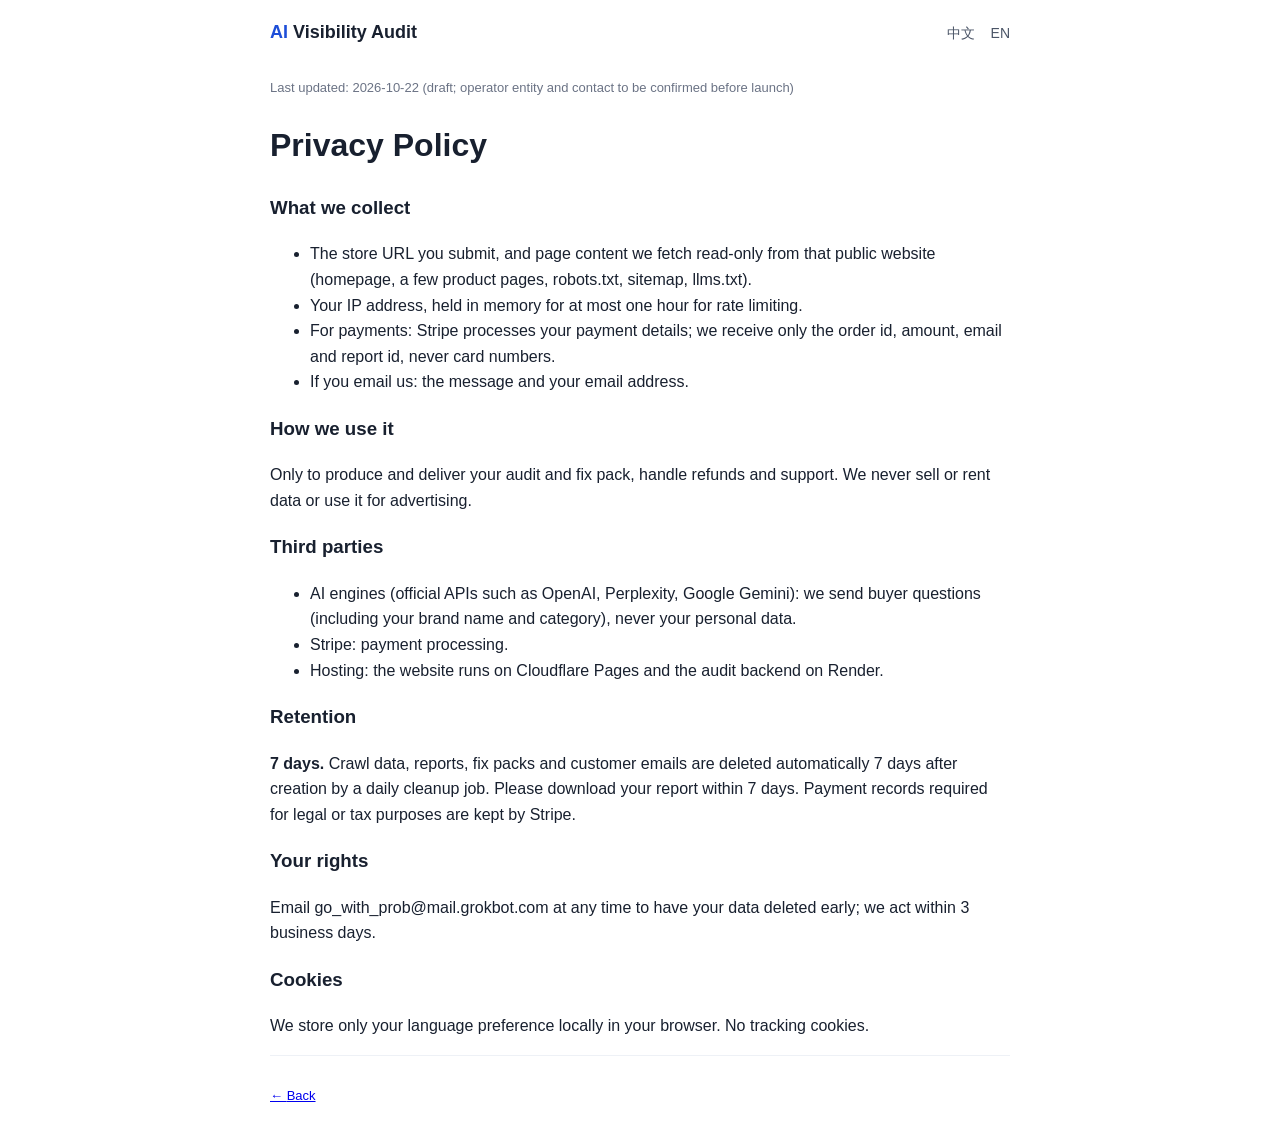
==== landing/privacy.html @ b905d0e0 "Initial public release" ====
<!doctype html>
<html lang="zh-CN"><head><meta charset="utf-8"><meta name="viewport" content="width=device-width,initial-scale=1">
<title>隐私政策 / Privacy Policy · AI 可见度体检</title><link rel="stylesheet" href="style.css">
<script src="config.js"></script><script src="i18n.js"></script></head>
<body class="lang-zh"><div class="wrap" style="max-width:780px">
<header><div class="logo"><a href="index.html" style="color:inherit;text-decoration:none"><b>AI</b> <span class="zh">可见度体检</span><span class="en">Visibility Audit</span></a></div>
<nav><a href="#" onclick="setLang('zh');return false">中文</a><a href="#" onclick="setLang('en');return false">EN</a></nav></header>
<p class="small"><span class="zh">最后更新：2026-10-22（草稿，上线前需确认运营主体和联系方式）</span><span class="en">Last updated: 2026-10-22 (draft; operator entity and contact to be confirmed before launch)</span></p>

<div class="zh">
<h1>隐私政策</h1>
<h3>我们收集什么</h3>
<ul><li>你提交的店铺网址，以及我们从该公开网站只读抓取到的页面内容（首页、少量商品页、robots.txt、sitemap、llms.txt）。</li>
<li>为限流而临时记录的 IP 地址（只保存在内存中，最多 1 小时）。</li>
<li>付款时：Stripe 处理你的支付信息，我们只收到订单号、金额、邮箱和报告 ID，不接触银行卡号。</li>
<li>如果你给我们发邮件：邮件内容和邮箱地址。</li></ul>
<h3>我们怎么用</h3>
<p>只用于生成你的体检报告和修复包、交付报告、处理退款和客服。不出售、不出租，也不用于广告。</p>
<h3>第三方</h3>
<ul><li>AI 引擎（官方 API，如 OpenAI、Perplexity、Google Gemini）：我们只发送买家问题（含你的品牌名和品类），不发送你的个人信息。</li>
<li>Stripe：支付处理。</li>
<li>托管：网站在 Cloudflare Pages，体检后端在 Render（美国/新加坡机房）。</li></ul>
<h3>保存多久</h3>
<p><b>7 天。</b>抓取数据、报告、修复包和客户邮件在生成后 7 天自动删除（每日自动清理任务）。请在 7 天内下载你的报告。法律或税务要求保存的付款记录由 Stripe 保存。</p>
<h3>你的权利</h3>
<p>你可以随时发邮件到 <span data-text="CONTACT_EMAIL"></span> 要求提前删除你的数据，我们会在 3 个工作日内处理。</p>
<h3>Cookie</h3>
<p>本站只在浏览器本地保存语言偏好，不使用跟踪 Cookie。</p>
</div>

<div class="en">
<h1>Privacy Policy</h1>
<h3>What we collect</h3>
<ul><li>The store URL you submit, and page content we fetch read-only from that public website (homepage, a few product pages, robots.txt, sitemap, llms.txt).</li>
<li>Your IP address, held in memory for at most one hour for rate limiting.</li>
<li>For payments: Stripe processes your payment details; we receive only the order id, amount, email and report id, never card numbers.</li>
<li>If you email us: the message and your email address.</li></ul>
<h3>How we use it</h3>
<p>Only to produce and deliver your audit and fix pack, handle refunds and support. We never sell or rent data or use it for advertising.</p>
<h3>Third parties</h3>
<ul><li>AI engines (official APIs such as OpenAI, Perplexity, Google Gemini): we send buyer questions (including your brand name and category), never your personal data.</li>
<li>Stripe: payment processing.</li>
<li>Hosting: the website runs on Cloudflare Pages and the audit backend on Render.</li></ul>
<h3>Retention</h3>
<p><b>7 days.</b> Crawl data, reports, fix packs and customer emails are deleted automatically 7 days after creation by a daily cleanup job. Please download your report within 7 days. Payment records required for legal or tax purposes are kept by Stripe.</p>
<h3>Your rights</h3>
<p>Email <span data-text="CONTACT_EMAIL"></span> at any time to have your data deleted early; we act within 3 business days.</p>
<h3>Cookies</h3>
<p>We store only your language preference locally in your browser. No tracking cookies.</p>
</div>
<footer><a href="index.html">← <span class="zh">返回首页</span><span class="en">Back</span></a></footer>
</div></body></html>
---- landing/style.css ----
*{box-sizing:border-box}body{margin:0;font-family:-apple-system,BlinkMacSystemFont,"Segoe UI","PingFang SC","Noto Sans CJK SC","Microsoft YaHei",sans-serif;color:#18202f;line-height:1.6;background:#fff}
.wrap{max-width:1040px;margin:0 auto;padding:0 20px}header{display:flex;justify-content:space-between;align-items:center;padding:18px 0}
.logo{font-weight:800;font-size:18px}.logo b{color:#1d4ed8}nav a{margin-left:16px;color:#4b5567;text-decoration:none;font-size:14px}
.hero{padding:56px 0 40px;text-align:center}.hero h1{font-size:40px;line-height:1.2;margin:0 0 14px}.hero p{font-size:18px;color:#4b5567;max-width:720px;margin:0 auto 26px}
form.check{display:flex;gap:8px;max-width:620px;margin:0 auto}form.check input{flex:1;padding:14px 16px;font-size:16px;border:2px solid #d6dce8;border-radius:10px}
.btn{background:#1d4ed8;color:#fff;border:0;padding:14px 22px;font-size:16px;font-weight:700;border-radius:10px;cursor:pointer;text-decoration:none;display:inline-block}
.btn.alt{background:#fff;color:#1d4ed8;border:2px solid #1d4ed8}.small{font-size:13px;color:#6b7385}
#result{max-width:620px;margin:18px auto 0;text-align:left;display:none}.card{border:1px solid #e3e8f0;border-radius:12px;padding:20px;background:#f8fafd}
section{padding:44px 0;border-top:1px solid #eef1f6}h2{font-size:26px;margin:0 0 18px;text-align:center}
.grid{display:grid;grid-template-columns:repeat(auto-fit,minmax(220px,1fr));gap:16px}.grid .card h3{margin:0 0 6px;font-size:16px}
.price{display:grid;grid-template-columns:repeat(auto-fit,minmax(280px,1fr));gap:18px;max-width:760px;margin:0 auto}
.price .card.hl{border:2px solid #1d4ed8;background:#fff}.amount{font-size:40px;font-weight:800}.amount small{font-size:16px;color:#6b7385;font-weight:500}
ul.ticks{padding-left:0;list-style:none}ul.ticks li:before{content:"✓ ";color:#2e7d32;font-weight:700}
details{border-bottom:1px solid #eef1f6;padding:12px 0}summary{font-weight:600;cursor:pointer}
footer{padding:30px 0;color:#6b7385;font-size:13px;border-top:1px solid #eef1f6}
body.lang-zh .en{display:none}body.lang-en .zh{display:none}
@media(max-width:600px){.hero h1{font-size:28px}form.check{flex-direction:column}}
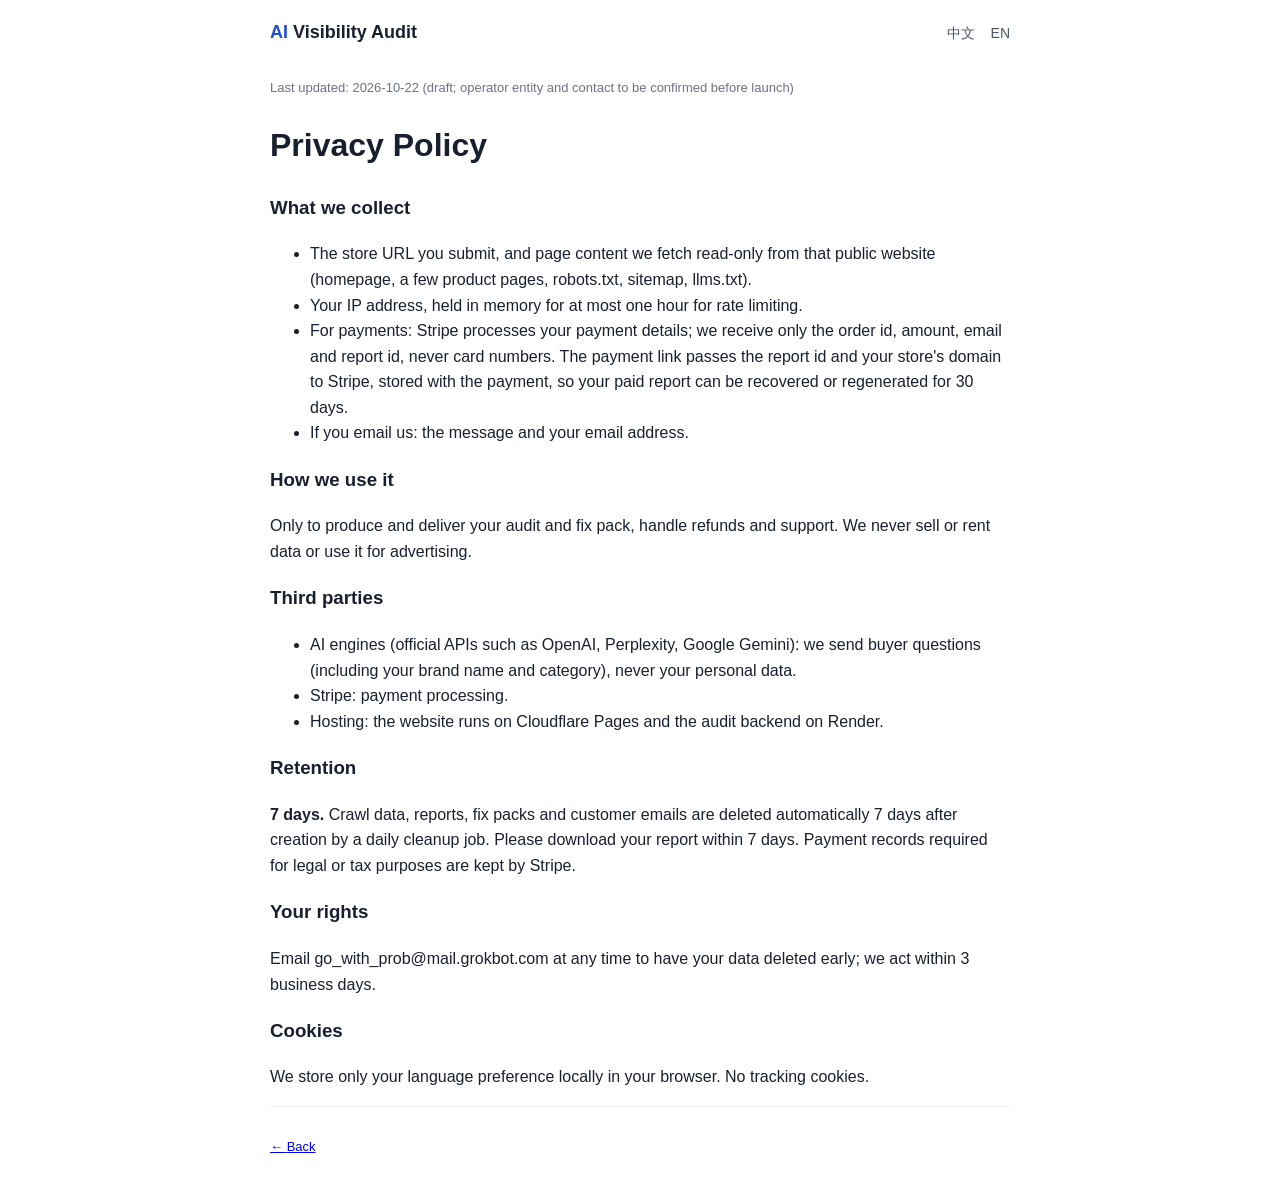
==== commit 0be7c959: "Recover paid orders after a wiped disk (Stripe session + signed admin links)" ====
--- a/landing/privacy.html
+++ b/landing/privacy.html
@@ -12,7 +12,7 @@
 <h3>我们收集什么</h3>
 <ul><li>你提交的店铺网址，以及我们从该公开网站只读抓取到的页面内容（首页、少量商品页、robots.txt、sitemap、llms.txt）。</li>
 <li>为限流而临时记录的 IP 地址（只保存在内存中，最多 1 小时）。</li>
-<li>付款时：Stripe 处理你的支付信息，我们只收到订单号、金额、邮箱和报告 ID，不接触银行卡号。</li>
+<li>付款时：Stripe 处理你的支付信息，我们只收到订单号、金额、邮箱和报告 ID，不接触银行卡号。付款链接会把报告 ID 和店铺域名交给 Stripe 一起保存，用于在 30 天内凭付款记录找回或重新生成你的报告。</li>
 <li>如果你给我们发邮件：邮件内容和邮箱地址。</li></ul>
 <h3>我们怎么用</h3>
 <p>只用于生成你的体检报告和修复包、交付报告、处理退款和客服。不出售、不出租，也不用于广告。</p>
@@ -33,7 +33,7 @@
 <h3>What we collect</h3>
 <ul><li>The store URL you submit, and page content we fetch read-only from that public website (homepage, a few product pages, robots.txt, sitemap, llms.txt).</li>
 <li>Your IP address, held in memory for at most one hour for rate limiting.</li>
-<li>For payments: Stripe processes your payment details; we receive only the order id, amount, email and report id, never card numbers.</li>
+<li>For payments: Stripe processes your payment details; we receive only the order id, amount, email and report id, never card numbers. The payment link passes the report id and your store's domain to Stripe, stored with the payment, so your paid report can be recovered or regenerated for 30 days.</li>
 <li>If you email us: the message and your email address.</li></ul>
 <h3>How we use it</h3>
 <p>Only to produce and deliver your audit and fix pack, handle refunds and support. We never sell or rent data or use it for advertising.</p>
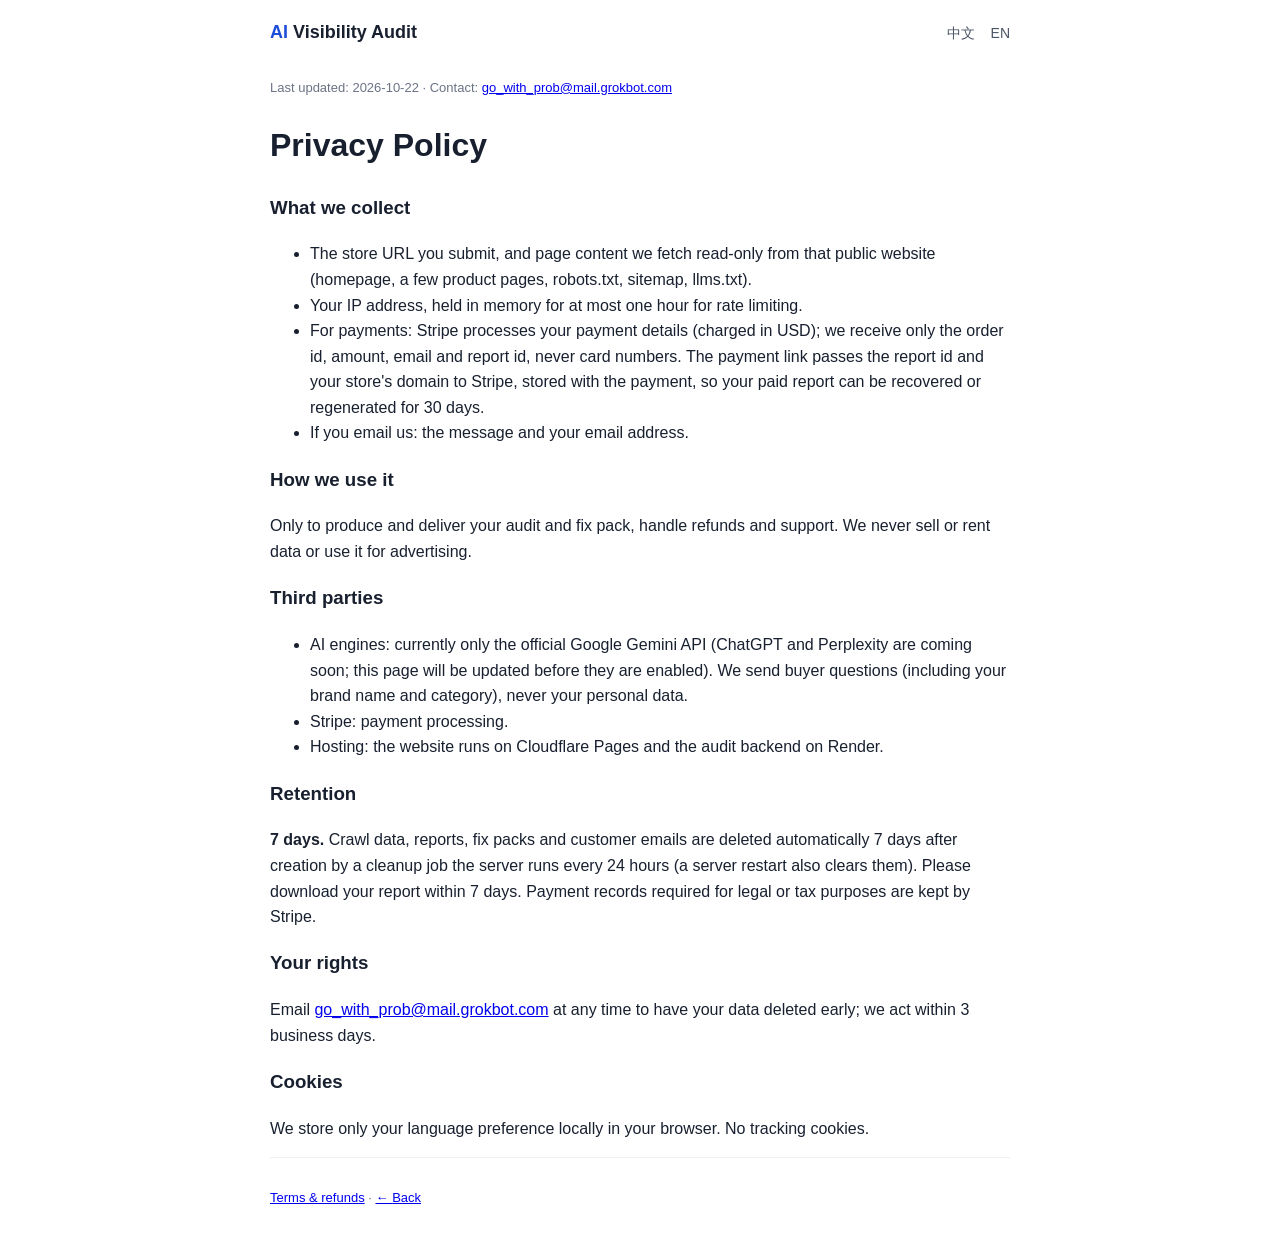
==== commit 8f558905: "Stripe only, honest copy, free daily cap + paid queue, production guard" ====
--- a/landing/privacy.html
+++ b/landing/privacy.html
@@ -5,25 +5,25 @@
 <body class="lang-zh"><div class="wrap" style="max-width:780px">
 <header><div class="logo"><a href="index.html" style="color:inherit;text-decoration:none"><b>AI</b> <span class="zh">可见度体检</span><span class="en">Visibility Audit</span></a></div>
 <nav><a href="#" onclick="setLang('zh');return false">中文</a><a href="#" onclick="setLang('en');return false">EN</a></nav></header>
-<p class="small"><span class="zh">最后更新：2026-10-22（草稿，上线前需确认运营主体和联系方式）</span><span class="en">Last updated: 2026-10-22 (draft; operator entity and contact to be confirmed before launch)</span></p>
+<p class="small"><span class="zh">最后更新：2026-10-22 · 联系：<a href="mailto:go_with_prob@mail.grokbot.com">go_with_prob@mail.grokbot.com</a></span><span class="en">Last updated: 2026-10-22 · Contact: <a href="mailto:go_with_prob@mail.grokbot.com">go_with_prob@mail.grokbot.com</a></span></p>
 
 <div class="zh">
 <h1>隐私政策</h1>
 <h3>我们收集什么</h3>
 <ul><li>你提交的店铺网址，以及我们从该公开网站只读抓取到的页面内容（首页、少量商品页、robots.txt、sitemap、llms.txt）。</li>
 <li>为限流而临时记录的 IP 地址（只保存在内存中，最多 1 小时）。</li>
-<li>付款时：Stripe 处理你的支付信息，我们只收到订单号、金额、邮箱和报告 ID，不接触银行卡号。付款链接会把报告 ID 和店铺域名交给 Stripe 一起保存，用于在 30 天内凭付款记录找回或重新生成你的报告。</li>
+<li>付款时：Stripe 处理你的支付信息（按美元收费），我们只收到订单号、金额、邮箱和报告 ID，不接触银行卡号。付款链接会把报告 ID 和店铺域名交给 Stripe 一起保存，用于在 30 天内凭付款记录找回或重新生成你的报告。</li>
 <li>如果你给我们发邮件：邮件内容和邮箱地址。</li></ul>
 <h3>我们怎么用</h3>
 <p>只用于生成你的体检报告和修复包、交付报告、处理退款和客服。不出售、不出租，也不用于广告。</p>
 <h3>第三方</h3>
-<ul><li>AI 引擎（官方 API，如 OpenAI、Perplexity、Google Gemini）：我们只发送买家问题（含你的品牌名和品类），不发送你的个人信息。</li>
+<ul><li>AI 引擎：目前只用 Google Gemini 官方 API（ChatGPT 和 Perplexity 即将支持，启用前会更新本页）。我们只发送买家问题（含你的品牌名和品类），不发送你的个人信息。</li>
 <li>Stripe：支付处理。</li>
 <li>托管：网站在 Cloudflare Pages，体检后端在 Render（美国/新加坡机房）。</li></ul>
 <h3>保存多久</h3>
-<p><b>7 天。</b>抓取数据、报告、修复包和客户邮件在生成后 7 天自动删除（每日自动清理任务）。请在 7 天内下载你的报告。法律或税务要求保存的付款记录由 Stripe 保存。</p>
+<p><b>7 天。</b>抓取数据、报告、修复包和客户邮件在生成后 7 天自动删除（服务器每 24 小时自动清理一次；服务器重启时数据也会被清空）。请在 7 天内下载你的报告。法律或税务要求保存的付款记录由 Stripe 保存。</p>
 <h3>你的权利</h3>
-<p>你可以随时发邮件到 <span data-text="CONTACT_EMAIL"></span> 要求提前删除你的数据，我们会在 3 个工作日内处理。</p>
+<p>你可以随时发邮件到 <a href="mailto:go_with_prob@mail.grokbot.com">go_with_prob@mail.grokbot.com</a> 要求提前删除你的数据，我们会在 3 个工作日内处理。</p>
 <h3>Cookie</h3>
 <p>本站只在浏览器本地保存语言偏好，不使用跟踪 Cookie。</p>
 </div>
@@ -33,20 +33,20 @@
 <h3>What we collect</h3>
 <ul><li>The store URL you submit, and page content we fetch read-only from that public website (homepage, a few product pages, robots.txt, sitemap, llms.txt).</li>
 <li>Your IP address, held in memory for at most one hour for rate limiting.</li>
-<li>For payments: Stripe processes your payment details; we receive only the order id, amount, email and report id, never card numbers. The payment link passes the report id and your store's domain to Stripe, stored with the payment, so your paid report can be recovered or regenerated for 30 days.</li>
+<li>For payments: Stripe processes your payment details (charged in USD); we receive only the order id, amount, email and report id, never card numbers. The payment link passes the report id and your store's domain to Stripe, stored with the payment, so your paid report can be recovered or regenerated for 30 days.</li>
 <li>If you email us: the message and your email address.</li></ul>
 <h3>How we use it</h3>
 <p>Only to produce and deliver your audit and fix pack, handle refunds and support. We never sell or rent data or use it for advertising.</p>
 <h3>Third parties</h3>
-<ul><li>AI engines (official APIs such as OpenAI, Perplexity, Google Gemini): we send buyer questions (including your brand name and category), never your personal data.</li>
+<ul><li>AI engines: currently only the official Google Gemini API (ChatGPT and Perplexity are coming soon; this page will be updated before they are enabled). We send buyer questions (including your brand name and category), never your personal data.</li>
 <li>Stripe: payment processing.</li>
 <li>Hosting: the website runs on Cloudflare Pages and the audit backend on Render.</li></ul>
 <h3>Retention</h3>
-<p><b>7 days.</b> Crawl data, reports, fix packs and customer emails are deleted automatically 7 days after creation by a daily cleanup job. Please download your report within 7 days. Payment records required for legal or tax purposes are kept by Stripe.</p>
+<p><b>7 days.</b> Crawl data, reports, fix packs and customer emails are deleted automatically 7 days after creation by a cleanup job the server runs every 24 hours (a server restart also clears them). Please download your report within 7 days. Payment records required for legal or tax purposes are kept by Stripe.</p>
 <h3>Your rights</h3>
-<p>Email <span data-text="CONTACT_EMAIL"></span> at any time to have your data deleted early; we act within 3 business days.</p>
+<p>Email <a href="mailto:go_with_prob@mail.grokbot.com">go_with_prob@mail.grokbot.com</a> at any time to have your data deleted early; we act within 3 business days.</p>
 <h3>Cookies</h3>
 <p>We store only your language preference locally in your browser. No tracking cookies.</p>
 </div>
-<footer><a href="index.html">← <span class="zh">返回首页</span><span class="en">Back</span></a></footer>
+<footer><a href="terms.html"><span class="zh">服务条款与退款</span><span class="en">Terms &amp; refunds</span></a> · <a href="index.html">← <span class="zh">返回首页</span><span class="en">Back</span></a></footer>
 </div></body></html>
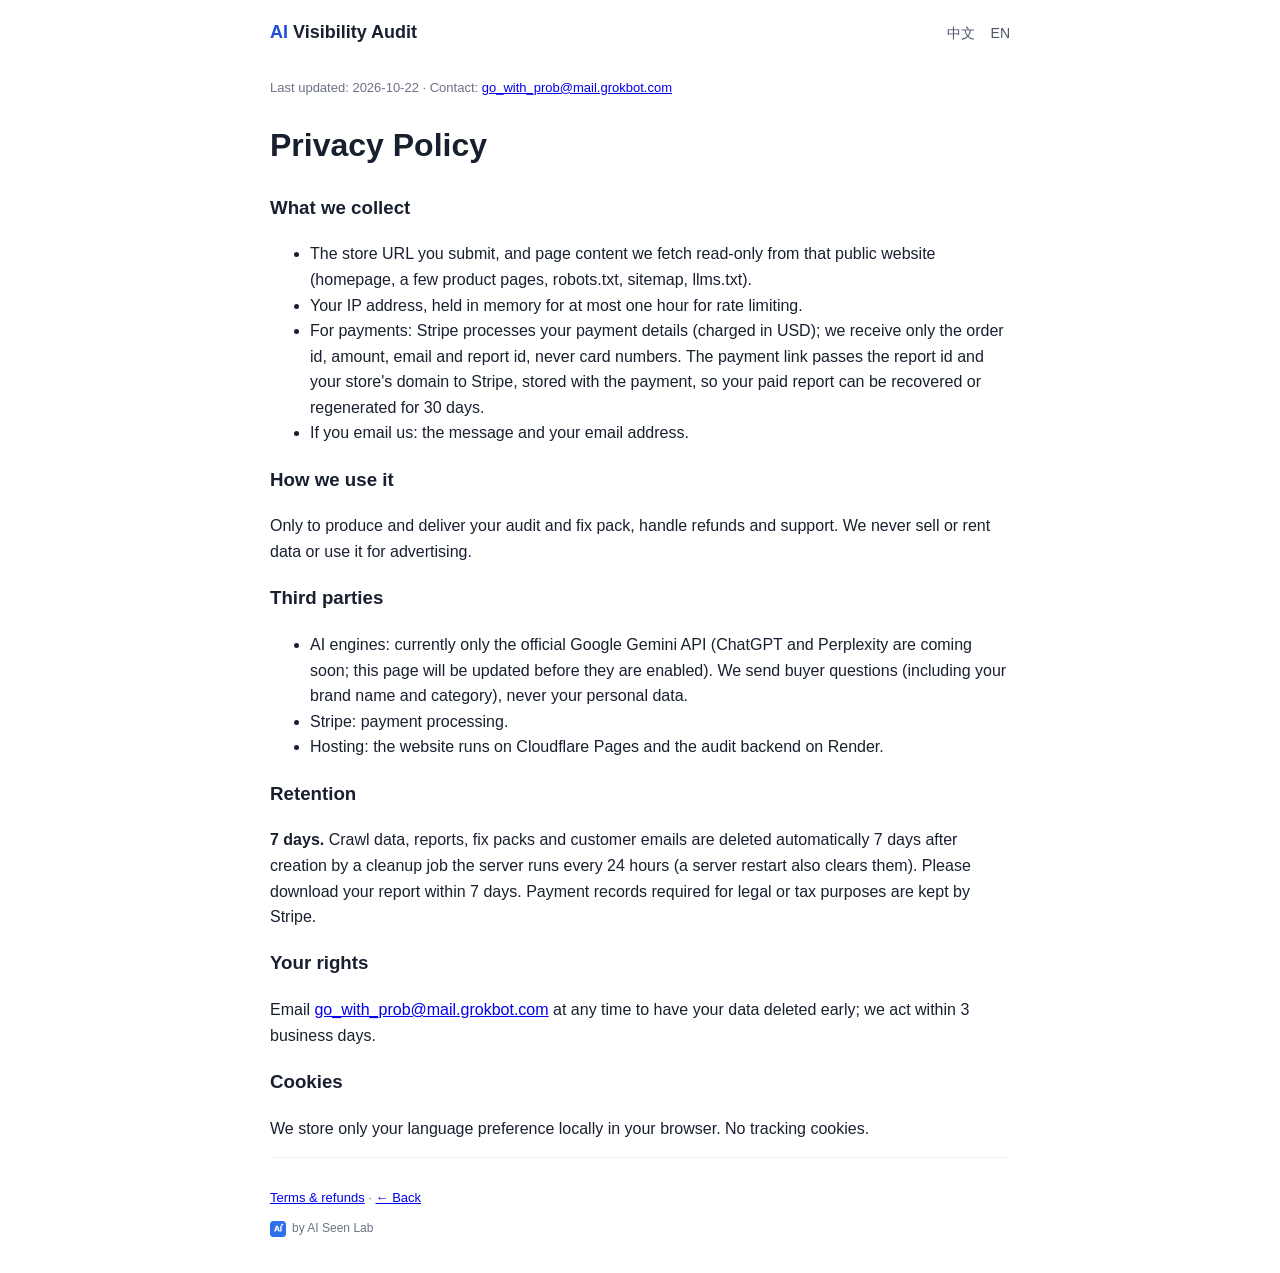
==== commit 28b5a26b: "AI Seen Lab brand: favicons + footer mark; release check allows only byte-identical brand/ images; t" ====
--- a/landing/privacy.html
+++ b/landing/privacy.html
@@ -1,6 +1,6 @@
 <!doctype html>
 <html lang="zh-CN"><head><meta charset="utf-8"><meta name="viewport" content="width=device-width,initial-scale=1">
-<title>隐私政策 / Privacy Policy · AI 可见度体检</title><link rel="stylesheet" href="style.css">
+<title>隐私政策 / Privacy Policy · AI 可见度体检</title><link rel="stylesheet" href="style.css"><link rel="icon" href="/brand/aiseenlab_icon.svg" type="image/svg+xml"><link rel="icon" href="/brand/favicon-32.png" sizes="32x32" type="image/png"><link rel="icon" href="/brand/favicon-16.png" sizes="16x16" type="image/png"><link rel="apple-touch-icon" href="/brand/apple-touch-icon.png">
 <script src="config.js"></script><script src="i18n.js"></script></head>
 <body class="lang-zh"><div class="wrap" style="max-width:780px">
 <header><div class="logo"><a href="index.html" style="color:inherit;text-decoration:none"><b>AI</b> <span class="zh">可见度体检</span><span class="en">Visibility Audit</span></a></div>
@@ -48,5 +48,5 @@
 <h3>Cookies</h3>
 <p>We store only your language preference locally in your browser. No tracking cookies.</p>
 </div>
-<footer><a href="terms.html"><span class="zh">服务条款与退款</span><span class="en">Terms &amp; refunds</span></a> · <a href="index.html">← <span class="zh">返回首页</span><span class="en">Back</span></a></footer>
+<footer><a href="terms.html"><span class="zh">服务条款与退款</span><span class="en">Terms &amp; refunds</span></a> · <a href="index.html">← <span class="zh">返回首页</span><span class="en">Back</span></a><div class="byline-row"><a class="byline" href="https://aiseenlab.com/"><img src="/brand/aiseenlab_icon.svg" alt="" width="16" height="16"><span>by AI Seen Lab</span></a></div></footer>
 </div></body></html>
--- a/landing/style.css
+++ b/landing/style.css
@@ -15,3 +15,5 @@
 footer{padding:30px 0;color:#6b7385;font-size:13px;border-top:1px solid #eef1f6}
 body.lang-zh .en{display:none}body.lang-en .zh{display:none}
 @media(max-width:600px){.hero h1{font-size:28px}form.check{flex-direction:column}}
+.btn.disabled{background:#e5e7eb;color:#6b7385;cursor:not-allowed}.soldout{background:#fff7ed;border:1px solid #fdba74;color:#9a3412;border-radius:10px;padding:10px 14px;font-weight:600}
+.byline-row{margin-top:10px}.byline{display:inline-flex;align-items:center;gap:6px;color:#6b7385;text-decoration:none;font-size:12px}.byline:hover{color:#1d4ed8}.byline img{width:16px;height:16px;display:block}
